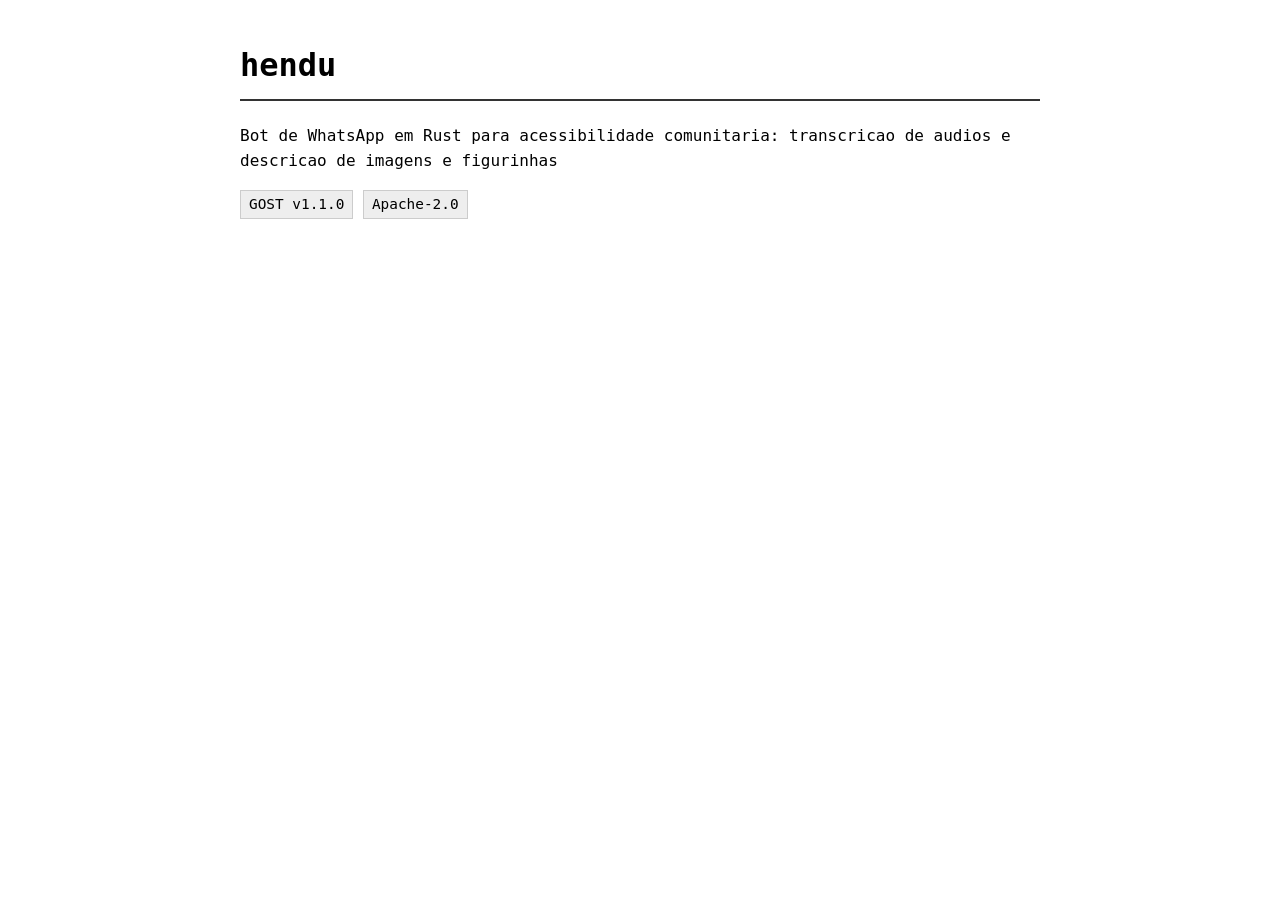
==== site/index.html @ 0e45c220 "feat(setup): scaffolding inicial do repositorio hendu (ref #1)" ====
<!DOCTYPE html>
<html lang="pt-BR">
<head>
<meta charset="UTF-8">
<meta name="viewport" content="width=device-width, initial-scale=1.0">
<title>hendu — Documentação</title>
<style>
body { font-family: monospace, sans-serif; max-width: 800px; margin: 40px auto; padding: 0 20px; line-height: 1.6; }
h1 { border-bottom: 2px solid #333; padding-bottom: 8px; }
.badge { display: inline-block; padding: 2px 8px; background: #eee; border: 1px solid #ccc; font-size: 0.9em; }
</style>
</head>
<body>
<h1>hendu</h1>
<p>Bot de WhatsApp em Rust para acessibilidade comunitaria: transcricao de audios e descricao de imagens e figurinhas</p>
<p><span class="badge">GOST v1.1.0</span> <span class="badge">Apache-2.0</span></p>
</body>
</html>
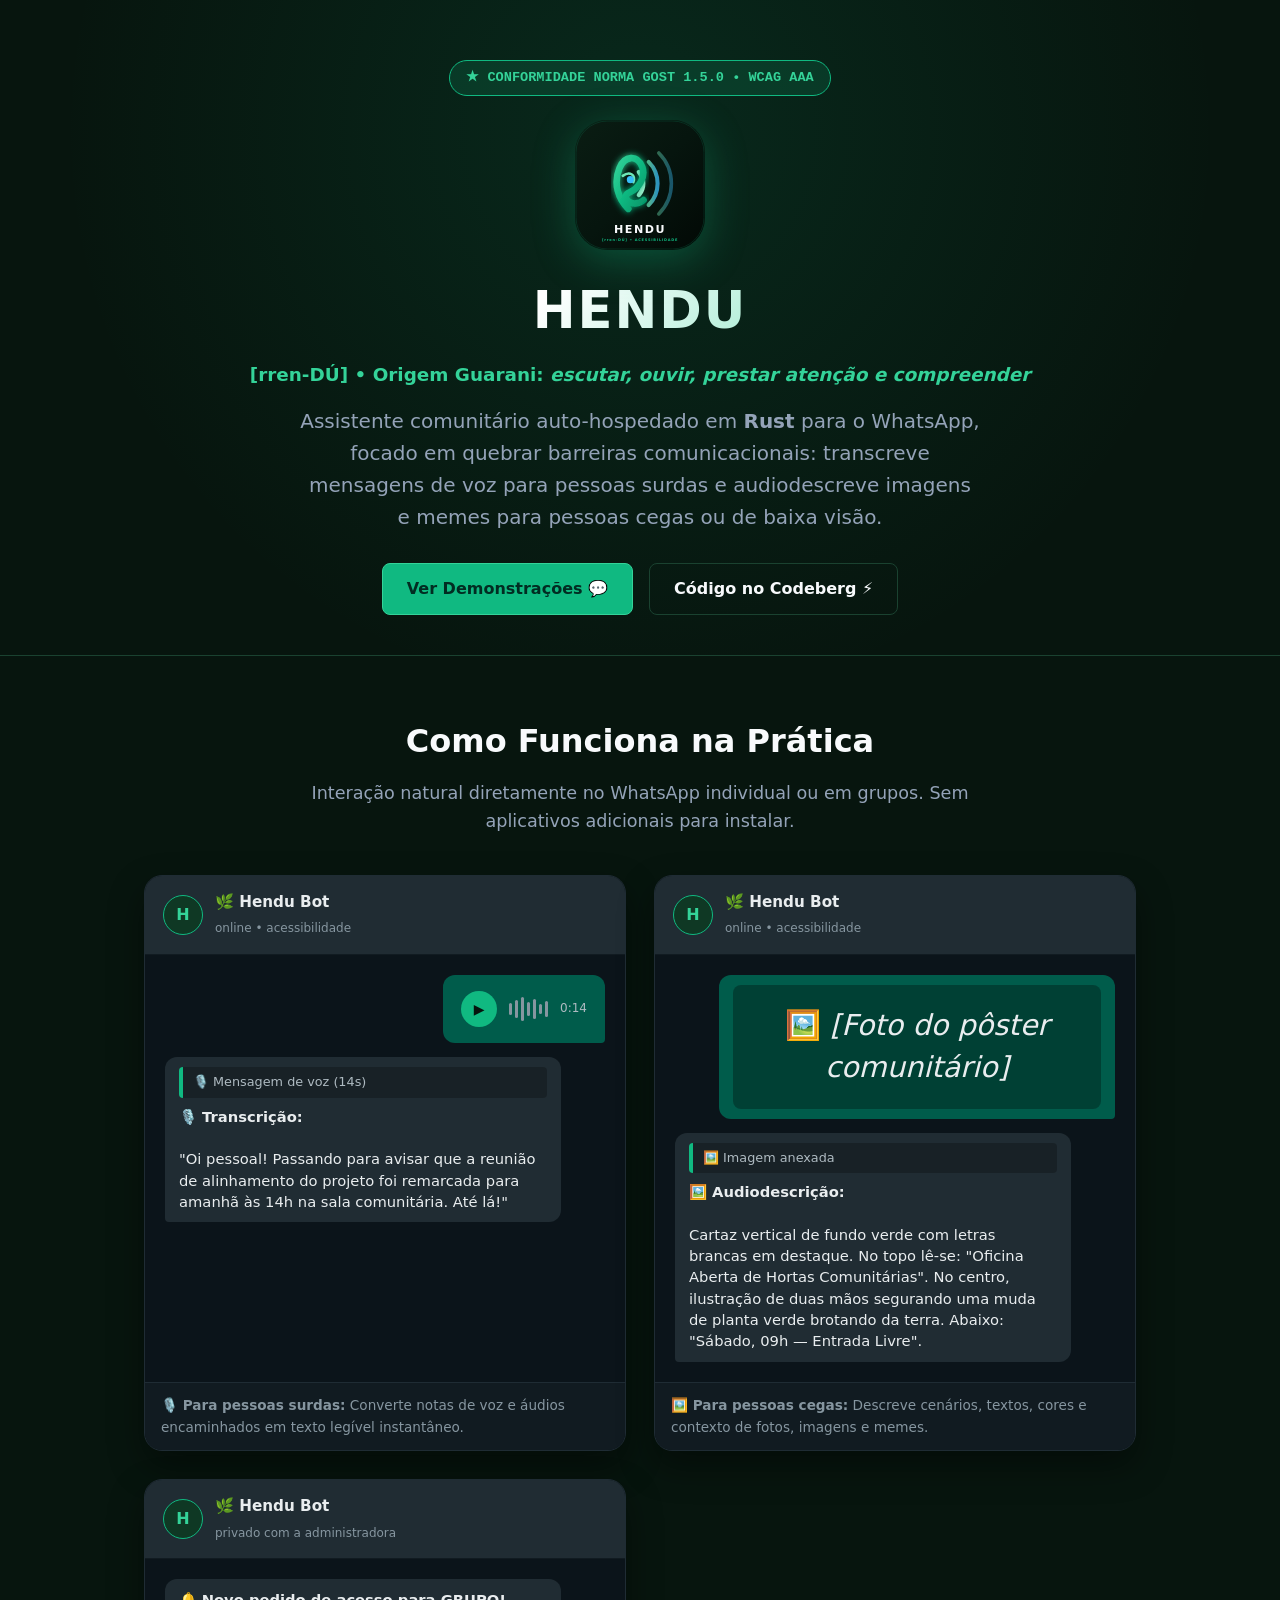
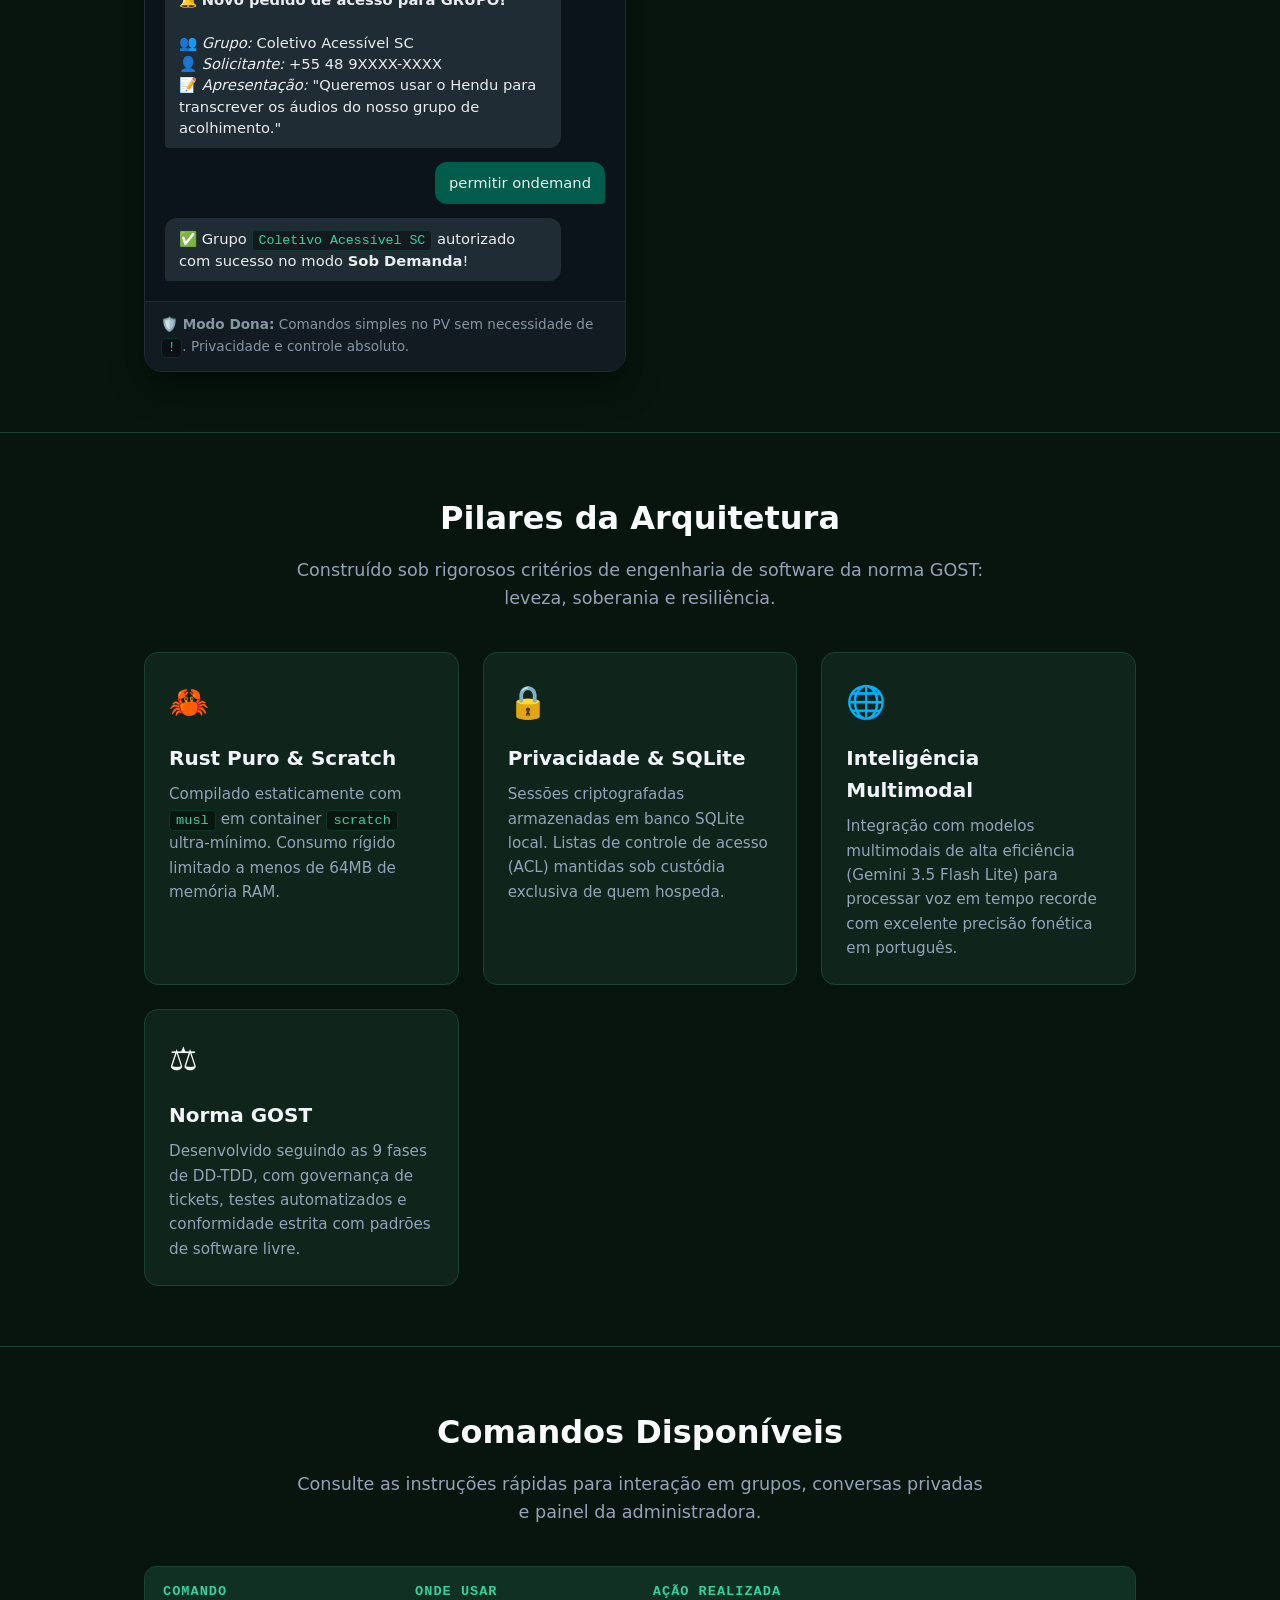
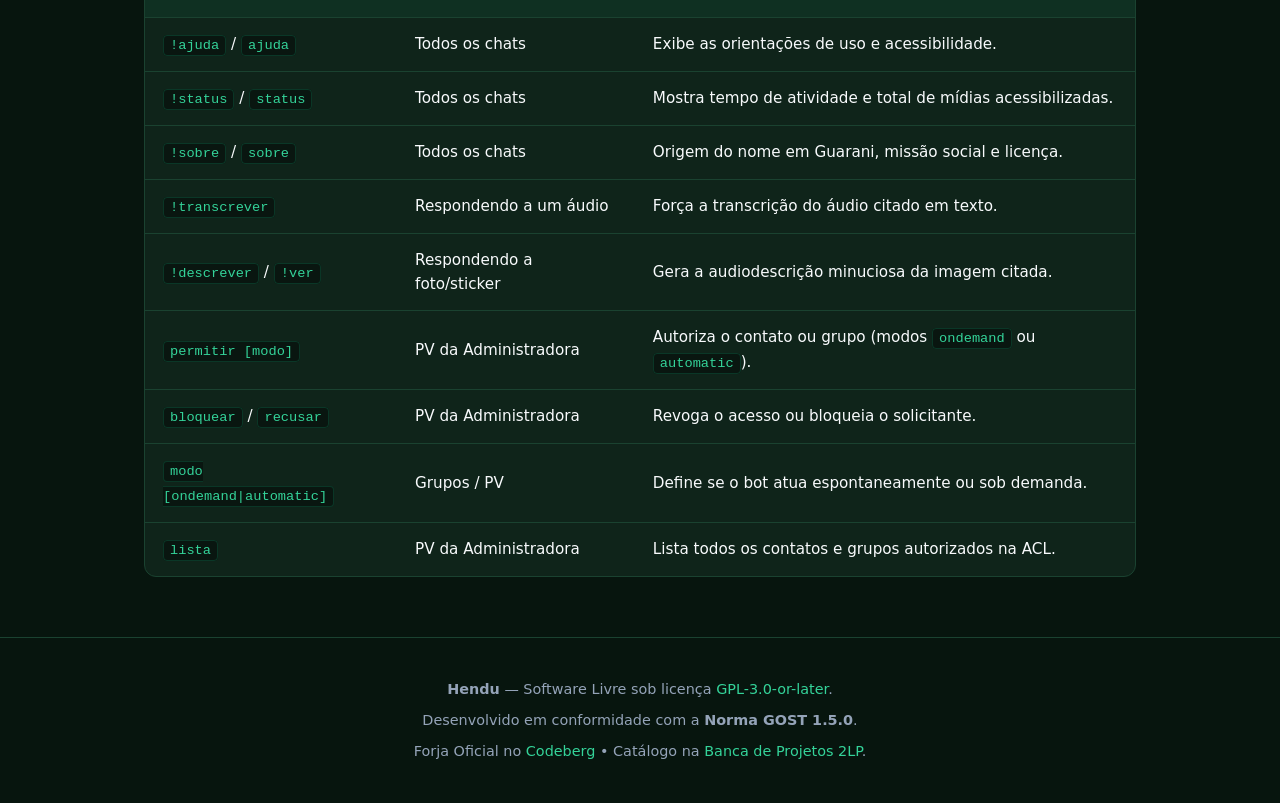
==== commit 3ac4c2d7: "docs(meta): atualizar GOST 1.5.0, site com mockups e ativos de marca" ====
--- a/site/index.html
+++ b/site/index.html
@@ -1,18 +1,288 @@
 <!DOCTYPE html>
 <html lang="pt-BR">
 <head>
-<meta charset="UTF-8">
-<meta name="viewport" content="width=device-width, initial-scale=1.0">
-<title>hendu — Documentação</title>
-<style>
-body { font-family: monospace, sans-serif; max-width: 800px; margin: 40px auto; padding: 0 20px; line-height: 1.6; }
-h1 { border-bottom: 2px solid #333; padding-bottom: 8px; }
-.badge { display: inline-block; padding: 2px 8px; background: #eee; border: 1px solid #ccc; font-size: 0.9em; }
-</style>
+  <meta charset="UTF-8">
+  <meta name="viewport" content="width=device-width, initial-scale=1.0">
+  <title>Hendu — Bot de WhatsApp para Acessibilidade Comunitária</title>
+  
+  <!-- Metatags e Open Graph de Alta Fidelidade (GOST) -->
+  <meta name="description" content="Hendu [rren-DÚ]: Bot de WhatsApp em Rust auto-hospedado para acessibilidade comunitária. Transcrição de áudios e audiodescrição de fotos e figurinhas.">
+  <meta property="og:title" content="Hendu — Acessibilidade Comunitária no WhatsApp">
+  <meta property="og:description" content="Transcrição de áudio para pessoas surdas e audiodescrição de imagens/figurinhas para leitores de tela. Desenvolvido em conformidade com a norma GOST.">
+  <meta property="og:image" content="assets/hendu-banner.png">
+  <meta property="og:type" content="website">
+  <meta name="theme-color" content="#07150e">
+
+  <link rel="icon" type="image/svg+xml" href="assets/logo.svg">
+  <link rel="stylesheet" href="style.css">
 </head>
 <body>
-<h1>hendu</h1>
-<p>Bot de WhatsApp em Rust para acessibilidade comunitaria: transcricao de audios e descricao de imagens e figurinhas</p>
-<p><span class="badge">GOST v1.1.0</span> <span class="badge">Apache-2.0</span></p>
+
+  <!-- Hero Section -->
+  <header class="hero">
+    <div class="container">
+      <div class="hero-badge" aria-label="Norma e Conformidade">
+        ★ CONFORMIDADE NORMA GOST 1.5.0 • WCAG AAA
+      </div>
+      <img src="assets/logo.svg" alt="Logotipo do Hendu: ondas de som e folha Guarani" class="hero-logo-img">
+      <h1 class="hero-title">HENDU</h1>
+      <div class="hero-pronunciation">
+        [rren-DÚ] • Origem Guarani: <em>escutar, ouvir, prestar atenção e compreender</em>
+      </div>
+      <p class="hero-tagline">
+        Assistente comunitário auto-hospedado em <strong>Rust</strong> para o WhatsApp, focado em quebrar barreiras comunicacionais: transcreve mensagens de voz para pessoas surdas e audiodescreve imagens e memes para pessoas cegas ou de baixa visão.
+      </p>
+      <div class="hero-actions">
+        <a href="#como-funciona" class="btn btn-primary">Ver Demonstrações 💬</a>
+        <a href="https://codeberg.org/lumenpink/hendu" class="btn btn-outline" target="_blank" rel="noopener">Código no Codeberg ⚡</a>
+      </div>
+    </div>
+  </header>
+
+  <main>
+    <!-- Demonstrações Práticas / Mockups de Chat -->
+    <section id="como-funciona">
+      <div class="container">
+        <h2 class="section-title">Como Funciona na Prática</h2>
+        <p class="section-subtitle">
+          Interação natural diretamente no WhatsApp individual ou em grupos. Sem aplicativos adicionais para instalar.
+        </p>
+
+        <div class="mockup-grid">
+
+          <!-- Mockup 1: Transcrição de Áudio -->
+          <article class="mockup-card" aria-label="Exemplo de transcrição de áudio">
+            <div class="mockup-header">
+              <div class="mockup-avatar">H</div>
+              <div class="mockup-header-info">
+                <h3>🌿 Hendu Bot</h3>
+                <span>online • acessibilidade</span>
+              </div>
+            </div>
+            <div class="mockup-body">
+              <!-- Mensagem de Áudio enviada pelo usuário -->
+              <div class="chat-bubble out">
+                <div class="audio-bubble">
+                  <div class="play-btn" aria-hidden="true">▶</div>
+                  <div class="audio-waves" aria-hidden="true">
+                    <span class="audio-bar" style="height: 12px;"></span>
+                    <span class="audio-bar" style="height: 18px;"></span>
+                    <span class="audio-bar" style="height: 24px;"></span>
+                    <span class="audio-bar" style="height: 14px;"></span>
+                    <span class="audio-bar" style="height: 20px;"></span>
+                    <span class="audio-bar" style="height: 10px;"></span>
+                    <span class="audio-bar" style="height: 16px;"></span>
+                  </div>
+                  <span style="font-size: 0.75rem; color: #aebac1;">0:14</span>
+                </div>
+              </div>
+
+              <!-- Resposta Transcrita do Hendu -->
+              <div class="chat-bubble in">
+                <div class="quoted-block">🎙️ Mensagem de voz (14s)</div>
+                <strong>🎙️ Transcrição:</strong><br><br>
+                "Oi pessoal! Passando para avisar que a reunião de alinhamento do projeto foi remarcada para amanhã às 14h na sala comunitária. Até lá!"
+              </div>
+            </div>
+            <div class="mockup-footer-desc">
+              <strong>🎙️ Para pessoas surdas:</strong> Converte notas de voz e áudios encaminhados em texto legível instantâneo.
+            </div>
+          </article>
+
+          <!-- Mockup 2: Audiodescrição de Imagem & Figurinha -->
+          <article class="mockup-card" aria-label="Exemplo de audiodescrição de foto">
+            <div class="mockup-header">
+              <div class="mockup-avatar">H</div>
+              <div class="mockup-header-info">
+                <h3>🌿 Hendu Bot</h3>
+                <span>online • acessibilidade</span>
+              </div>
+            </div>
+            <div class="mockup-body">
+              <!-- Usuário envia foto ou figurinha -->
+              <div class="chat-bubble out">
+                <div style="background: rgba(0,0,0,0.3); padding: 20px; border-radius: 8px; text-align: center; font-size: 1.8rem;">
+                  🖼️ <em>[Foto do pôster comunitário]</em>
+                </div>
+              </div>
+
+              <!-- Resposta do Hendu -->
+              <div class="chat-bubble in">
+                <div class="quoted-block">🖼️ Imagem anexada</div>
+                <strong>🖼️ Audiodescrição:</strong><br><br>
+                Cartaz vertical de fundo verde com letras brancas em destaque. No topo lê-se: "Oficina Aberta de Hortas Comunitárias". No centro, ilustração de duas mãos segurando uma muda de planta verde brotando da terra. Abaixo: "Sábado, 09h — Entrada Livre".
+              </div>
+            </div>
+            <div class="mockup-footer-desc">
+              <strong>🖼️ Para pessoas cegas:</strong> Descreve cenários, textos, cores e contexto de fotos, imagens e memes.
+            </div>
+          </article>
+
+          <!-- Mockup 3: Modo Dona & Controle Soberano -->
+          <article class="mockup-card" aria-label="Exemplo do modo dona e autorização">
+            <div class="mockup-header">
+              <div class="mockup-avatar">H</div>
+              <div class="mockup-header-info">
+                <h3>🌿 Hendu Bot</h3>
+                <span>privado com a administradora</span>
+              </div>
+            </div>
+            <div class="mockup-body">
+              <!-- Notificação recebida pela Dona -->
+              <div class="chat-bubble in">
+                🔔 <strong>Novo pedido de acesso para GRUPO!</strong><br><br>
+                👥 <em>Grupo:</em> Coletivo Acessível SC<br>
+                👤 <em>Solicitante:</em> +55 48 9XXXX-XXXX<br>
+                📝 <em>Apresentação:</em> "Queremos usar o Hendu para transcrever os áudios do nosso grupo de acolhimento."
+              </div>
+
+              <!-- Dona responde com um comando simples sem prefixo ! -->
+              <div class="chat-bubble out">
+                permitir ondemand
+              </div>
+
+              <!-- Confirmação do Hendu -->
+              <div class="chat-bubble in">
+                ✅ Grupo <code>Coletivo Acessível SC</code> autorizado com sucesso no modo <strong>Sob Demanda</strong>!
+              </div>
+            </div>
+            <div class="mockup-footer-desc">
+              <strong>🛡️ Modo Dona:</strong> Comandos simples no PV sem necessidade de <code>!</code>. Privacidade e controle absoluto.
+            </div>
+          </article>
+
+        </div>
+      </div>
+    </section>
+
+    <!-- Pilares Técnicos e Princípios -->
+    <section>
+      <div class="container">
+        <h2 class="section-title">Pilares da Arquitetura</h2>
+        <p class="section-subtitle">
+          Construído sob rigorosos critérios de engenharia de software da norma GOST: leveza, soberania e resiliência.
+        </p>
+
+        <div class="cards-grid">
+          <div class="feature-card">
+            <span class="feature-icon" aria-hidden="true">🦀</span>
+            <h3 class="feature-title">Rust Puro & Scratch</h3>
+            <p class="feature-desc">
+              Compilado estaticamente com <code>musl</code> em container <code>scratch</code> ultra-mínimo. Consumo rígido limitado a menos de 64MB de memória RAM.
+            </p>
+          </div>
+
+          <div class="feature-card">
+            <span class="feature-icon" aria-hidden="true">🔒</span>
+            <h3 class="feature-title">Privacidade & SQLite</h3>
+            <p class="feature-desc">
+              Sessões criptografadas armazenadas em banco SQLite local. Listas de controle de acesso (ACL) mantidas sob custódia exclusiva de quem hospeda.
+            </p>
+          </div>
+
+          <div class="feature-card">
+            <span class="feature-icon" aria-hidden="true">🌐</span>
+            <h3 class="feature-title">Inteligência Multimodal</h3>
+            <p class="feature-desc">
+              Integração com modelos multimodais de alta eficiência (Gemini 3.5 Flash Lite) para processar voz em tempo recorde com excelente precisão fonética em português.
+            </p>
+          </div>
+
+          <div class="feature-card">
+            <span class="feature-icon" aria-hidden="true">⚖️</span>
+            <h3 class="feature-title">Norma GOST</h3>
+            <p class="feature-desc">
+              Desenvolvido seguindo as 9 fases de DD-TDD, com governança de tickets, testes automatizados e conformidade estrita com padrões de software livre.
+            </p>
+          </div>
+        </div>
+      </div>
+    </section>
+
+    <!-- Catálogo de Comandos -->
+    <section id="comandos">
+      <div class="container">
+        <h2 class="section-title">Comandos Disponíveis</h2>
+        <p class="section-subtitle">
+          Consulte as instruções rápidas para interação em grupos, conversas privadas e painel da administradora.
+        </p>
+
+        <div class="table-wrapper">
+          <table class="cmd-table">
+            <thead>
+              <tr>
+                <th scope="col">Comando</th>
+                <th scope="col">Onde Usar</th>
+                <th scope="col">Ação Realizada</th>
+              </tr>
+            </thead>
+            <tbody>
+              <tr>
+                <td><code>!ajuda</code> / <code>ajuda</code></td>
+                <td>Todos os chats</td>
+                <td>Exibe as orientações de uso e acessibilidade.</td>
+              </tr>
+              <tr>
+                <td><code>!status</code> / <code>status</code></td>
+                <td>Todos os chats</td>
+                <td>Mostra tempo de atividade e total de mídias acessibilizadas.</td>
+              </tr>
+              <tr>
+                <td><code>!sobre</code> / <code>sobre</code></td>
+                <td>Todos os chats</td>
+                <td>Origem do nome em Guarani, missão social e licença.</td>
+              </tr>
+              <tr>
+                <td><code>!transcrever</code></td>
+                <td>Respondendo a um áudio</td>
+                <td>Força a transcrição do áudio citado em texto.</td>
+              </tr>
+              <tr>
+                <td><code>!descrever</code> / <code>!ver</code></td>
+                <td>Respondendo a foto/sticker</td>
+                <td>Gera a audiodescrição minuciosa da imagem citada.</td>
+              </tr>
+              <tr>
+                <td><code>permitir [modo]</code></td>
+                <td>PV da Administradora</td>
+                <td>Autoriza o contato ou grupo (modos <code>ondemand</code> ou <code>automatic</code>).</td>
+              </tr>
+              <tr>
+                <td><code>bloquear</code> / <code>recusar</code></td>
+                <td>PV da Administradora</td>
+                <td>Revoga o acesso ou bloqueia o solicitante.</td>
+              </tr>
+              <tr>
+                <td><code>modo [ondemand|automatic]</code></td>
+                <td>Grupos / PV</td>
+                <td>Define se o bot atua espontaneamente ou sob demanda.</td>
+              </tr>
+              <tr>
+                <td><code>lista</code></td>
+                <td>PV da Administradora</td>
+                <td>Lista todos os contatos e grupos autorizados na ACL.</td>
+              </tr>
+            </tbody>
+          </table>
+        </div>
+      </div>
+    </section>
+  </main>
+
+  <!-- Rodapé -->
+  <footer>
+    <div class="container">
+      <p>
+        <strong>Hendu</strong> — Software Livre sob licença <a href="https://www.gnu.org/licenses/gpl-3.0.html" target="_blank" rel="noopener">GPL-3.0-or-later</a>.
+      </p>
+      <p>
+        Desenvolvido em conformidade com a <strong>Norma GOST 1.5.0</strong>.
+      </p>
+      <p>
+        Forja Oficial no <a href="https://codeberg.org/lumenpink/hendu" target="_blank" rel="noopener">Codeberg</a> • Catálogo na <a href="https://banca.2lp.in" target="_blank" rel="noopener">Banca de Projetos 2LP</a>.
+      </p>
+    </div>
+  </footer>
+
 </body>
-</html>
+</html>
--- a/site/style.css
+++ b/site/style.css
@@ -0,0 +1,402 @@
+:root {
+  --bg-dark: #07150e;
+  --bg-card: #0f241a;
+  --bg-card-alt: #143224;
+  --border: #1a4230;
+  --primary: #10b981;
+  --primary-light: #34d399;
+  --accent: #38bdf8;
+  --text-main: #f8fafc;
+  --text-muted: #94a3b8;
+  --wa-bg: #0b141a;
+  --wa-in: #202c33;
+  --wa-out: #005c4b;
+  --wa-accent: #25d366;
+  --font-sans: system-ui, -apple-system, BlinkMacSystemFont, 'Segoe UI', Roboto, sans-serif;
+  --font-mono: ui-monospace, 'Cascadia Code', 'Source Code Pro', Menlo, Consolas, monospace;
+}
+
+* {
+  box-sizing: border-box;
+  margin: 0;
+  padding: 0;
+}
+
+body {
+  background-color: var(--bg-dark);
+  color: var(--text-main);
+  font-family: var(--font-sans);
+  line-height: 1.6;
+  padding: 0;
+  overflow-x: hidden;
+}
+
+a {
+  color: var(--primary-light);
+  text-decoration: none;
+  transition: color 0.2s;
+}
+
+a:hover, a:focus {
+  color: var(--accent);
+  text-decoration: underline;
+}
+
+.container {
+  max-width: 1040px;
+  margin: 0 auto;
+  padding: 0 24px;
+}
+
+/* Header & Hero */
+header.hero {
+  padding: 60px 0 40px;
+  border-bottom: 1px solid var(--border);
+  background: radial-gradient(circle at 50% 20%, rgba(16, 185, 129, 0.12) 0%, transparent 70%);
+  text-align: center;
+}
+
+.hero-badge {
+  display: inline-flex;
+  align-items: center;
+  gap: 8px;
+  padding: 6px 16px;
+  background: rgba(16, 185, 129, 0.15);
+  border: 1px solid var(--primary);
+  border-radius: 999px;
+  font-family: var(--font-mono);
+  font-size: 0.85rem;
+  color: var(--primary-light);
+  font-weight: 700;
+  margin-bottom: 24px;
+}
+
+.hero-logo-img {
+  width: 130px;
+  height: 130px;
+  display: block;
+  margin: 0 auto 20px;
+  filter: drop-shadow(0 10px 20px rgba(16, 185, 129, 0.3));
+}
+
+h1.hero-title {
+  font-size: 3.2rem;
+  font-weight: 900;
+  letter-spacing: 2px;
+  margin-bottom: 8px;
+  background: linear-gradient(135deg, #ffffff 40%, var(--primary-light) 100%);
+  -webkit-background-clip: text;
+  -webkit-text-fill-color: transparent;
+}
+
+.hero-pronunciation {
+  font-size: 1.15rem;
+  color: var(--primary-light);
+  font-weight: 700;
+  margin-bottom: 16px;
+}
+
+.hero-tagline {
+  font-size: 1.25rem;
+  color: var(--text-muted);
+  max-width: 680px;
+  margin: 0 auto 30px;
+}
+
+.hero-actions {
+  display: flex;
+  justify-content: center;
+  gap: 16px;
+  flex-wrap: wrap;
+}
+
+.btn {
+  display: inline-flex;
+  align-items: center;
+  gap: 8px;
+  padding: 12px 24px;
+  border-radius: 8px;
+  font-weight: 700;
+  font-size: 1rem;
+  cursor: pointer;
+  transition: all 0.2s;
+}
+
+.btn-primary {
+  background: var(--primary);
+  color: #022c22;
+  border: 1px solid var(--primary-light);
+}
+
+.btn-primary:hover {
+  background: var(--primary-light);
+  color: #022c22;
+  text-decoration: none;
+  transform: translateY(-2px);
+}
+
+.btn-outline {
+  background: transparent;
+  color: var(--text-main);
+  border: 1px solid var(--border);
+}
+
+.btn-outline:hover {
+  border-color: var(--primary);
+  color: var(--primary-light);
+  text-decoration: none;
+}
+
+/* Sections */
+section {
+  padding: 60px 0;
+  border-bottom: 1px solid var(--border);
+}
+
+h2.section-title {
+  font-size: 2rem;
+  font-weight: 800;
+  margin-bottom: 12px;
+  text-align: center;
+}
+
+p.section-subtitle {
+  text-align: center;
+  color: var(--text-muted);
+  font-size: 1.1rem;
+  max-width: 700px;
+  margin: 0 auto 40px;
+}
+
+/* Mockups de Chat WhatsApp */
+.mockup-grid {
+  display: grid;
+  grid-template-columns: repeat(auto-fit, minmax(320px, 1fr));
+  gap: 28px;
+  margin-top: 30px;
+}
+
+.mockup-card {
+  background: var(--wa-bg);
+  border: 1px solid #1f2c34;
+  border-radius: 18px;
+  overflow: hidden;
+  box-shadow: 0 15px 35px rgba(0,0,0,0.4);
+  display: flex;
+  flex-direction: column;
+}
+
+.mockup-header {
+  background: #202c33;
+  padding: 14px 18px;
+  display: flex;
+  align-items: center;
+  gap: 12px;
+  border-bottom: 1px solid #111b21;
+}
+
+.mockup-avatar {
+  width: 40px;
+  height: 40px;
+  border-radius: 50%;
+  background: #0f3824;
+  border: 1px solid var(--primary);
+  display: flex;
+  align-items: center;
+  justify-content: center;
+  font-weight: bold;
+  color: var(--primary-light);
+}
+
+.mockup-header-info h3 {
+  font-size: 0.95rem;
+  font-weight: 700;
+  color: #e9edef;
+}
+
+.mockup-header-info span {
+  font-size: 0.75rem;
+  color: #8696a0;
+}
+
+.mockup-body {
+  padding: 20px;
+  display: flex;
+  flex-direction: column;
+  gap: 14px;
+  flex-grow: 1;
+}
+
+.chat-bubble {
+  padding: 10px 14px;
+  border-radius: 12px;
+  font-size: 0.92rem;
+  max-width: 90%;
+  line-height: 1.45;
+  position: relative;
+}
+
+.chat-bubble.out {
+  background: var(--wa-out);
+  color: #e9edef;
+  align-self: flex-end;
+  border-bottom-right-radius: 4px;
+}
+
+.chat-bubble.in {
+  background: var(--wa-in);
+  color: #e9edef;
+  align-self: flex-start;
+  border-bottom-left-radius: 4px;
+}
+
+.audio-bubble {
+  display: flex;
+  align-items: center;
+  gap: 12px;
+  padding: 6px 4px;
+}
+
+.play-btn {
+  width: 36px;
+  height: 36px;
+  background: #10b981;
+  border-radius: 50%;
+  display: flex;
+  align-items: center;
+  justify-content: center;
+  color: #06150e;
+  font-size: 14px;
+  flex-shrink: 0;
+}
+
+.audio-waves {
+  display: flex;
+  align-items: center;
+  gap: 3px;
+  height: 24px;
+  flex-grow: 1;
+}
+
+.audio-bar {
+  width: 3px;
+  background: #8696a0;
+  border-radius: 2px;
+}
+
+.quoted-block {
+  background: rgba(0,0,0,0.25);
+  border-left: 4px solid var(--primary);
+  padding: 6px 10px;
+  border-radius: 4px;
+  margin-bottom: 8px;
+  font-size: 0.8rem;
+  color: #aebac1;
+}
+
+.mockup-footer-desc {
+  background: #111b21;
+  padding: 12px 16px;
+  font-size: 0.85rem;
+  color: #8696a0;
+  border-top: 1px solid #1f2c34;
+}
+
+/* Cards de Pilares & Comandos */
+.cards-grid {
+  display: grid;
+  grid-template-columns: repeat(auto-fit, minmax(280px, 1fr));
+  gap: 24px;
+}
+
+.feature-card {
+  background: var(--bg-card);
+  border: 1px solid var(--border);
+  border-radius: 14px;
+  padding: 24px;
+  transition: transform 0.2s, border-color 0.2s;
+}
+
+.feature-card:hover {
+  transform: translateY(-4px);
+  border-color: var(--primary);
+}
+
+.feature-icon {
+  font-size: 2rem;
+  margin-bottom: 14px;
+  display: inline-block;
+}
+
+.feature-title {
+  font-size: 1.25rem;
+  font-weight: 700;
+  margin-bottom: 8px;
+  color: #f1f5f9;
+}
+
+.feature-desc {
+  color: var(--text-muted);
+  font-size: 0.95rem;
+}
+
+/* Tabela de Comandos */
+.table-wrapper {
+  overflow-x: auto;
+  margin-top: 20px;
+  background: var(--bg-card);
+  border: 1px solid var(--border);
+  border-radius: 12px;
+}
+
+table.cmd-table {
+  width: 100%;
+  border-collapse: collapse;
+  text-align: left;
+  font-size: 0.95rem;
+}
+
+table.cmd-table th, table.cmd-table td {
+  padding: 14px 18px;
+  border-bottom: 1px solid var(--border);
+}
+
+table.cmd-table th {
+  background: rgba(16, 185, 129, 0.08);
+  font-family: var(--font-mono);
+  font-size: 0.85rem;
+  color: var(--primary-light);
+  text-transform: uppercase;
+  letter-spacing: 1px;
+}
+
+table.cmd-table tr:last-child td {
+  border-bottom: none;
+}
+
+code {
+  font-family: var(--font-mono);
+  background: rgba(0, 0, 0, 0.4);
+  color: var(--primary-light);
+  padding: 2px 6px;
+  border-radius: 4px;
+  font-size: 0.9em;
+  border: 1px solid rgba(16, 185, 129, 0.2);
+}
+
+/* Footer */
+footer {
+  padding: 40px 0;
+  text-align: center;
+  color: var(--text-muted);
+  font-size: 0.9rem;
+}
+
+footer p {
+  margin-bottom: 8px;
+}
+
+@media (max-width: 640px) {
+  h1.hero-title { font-size: 2.3rem; }
+  .mockup-grid { grid-template-columns: 1fr; }
+}
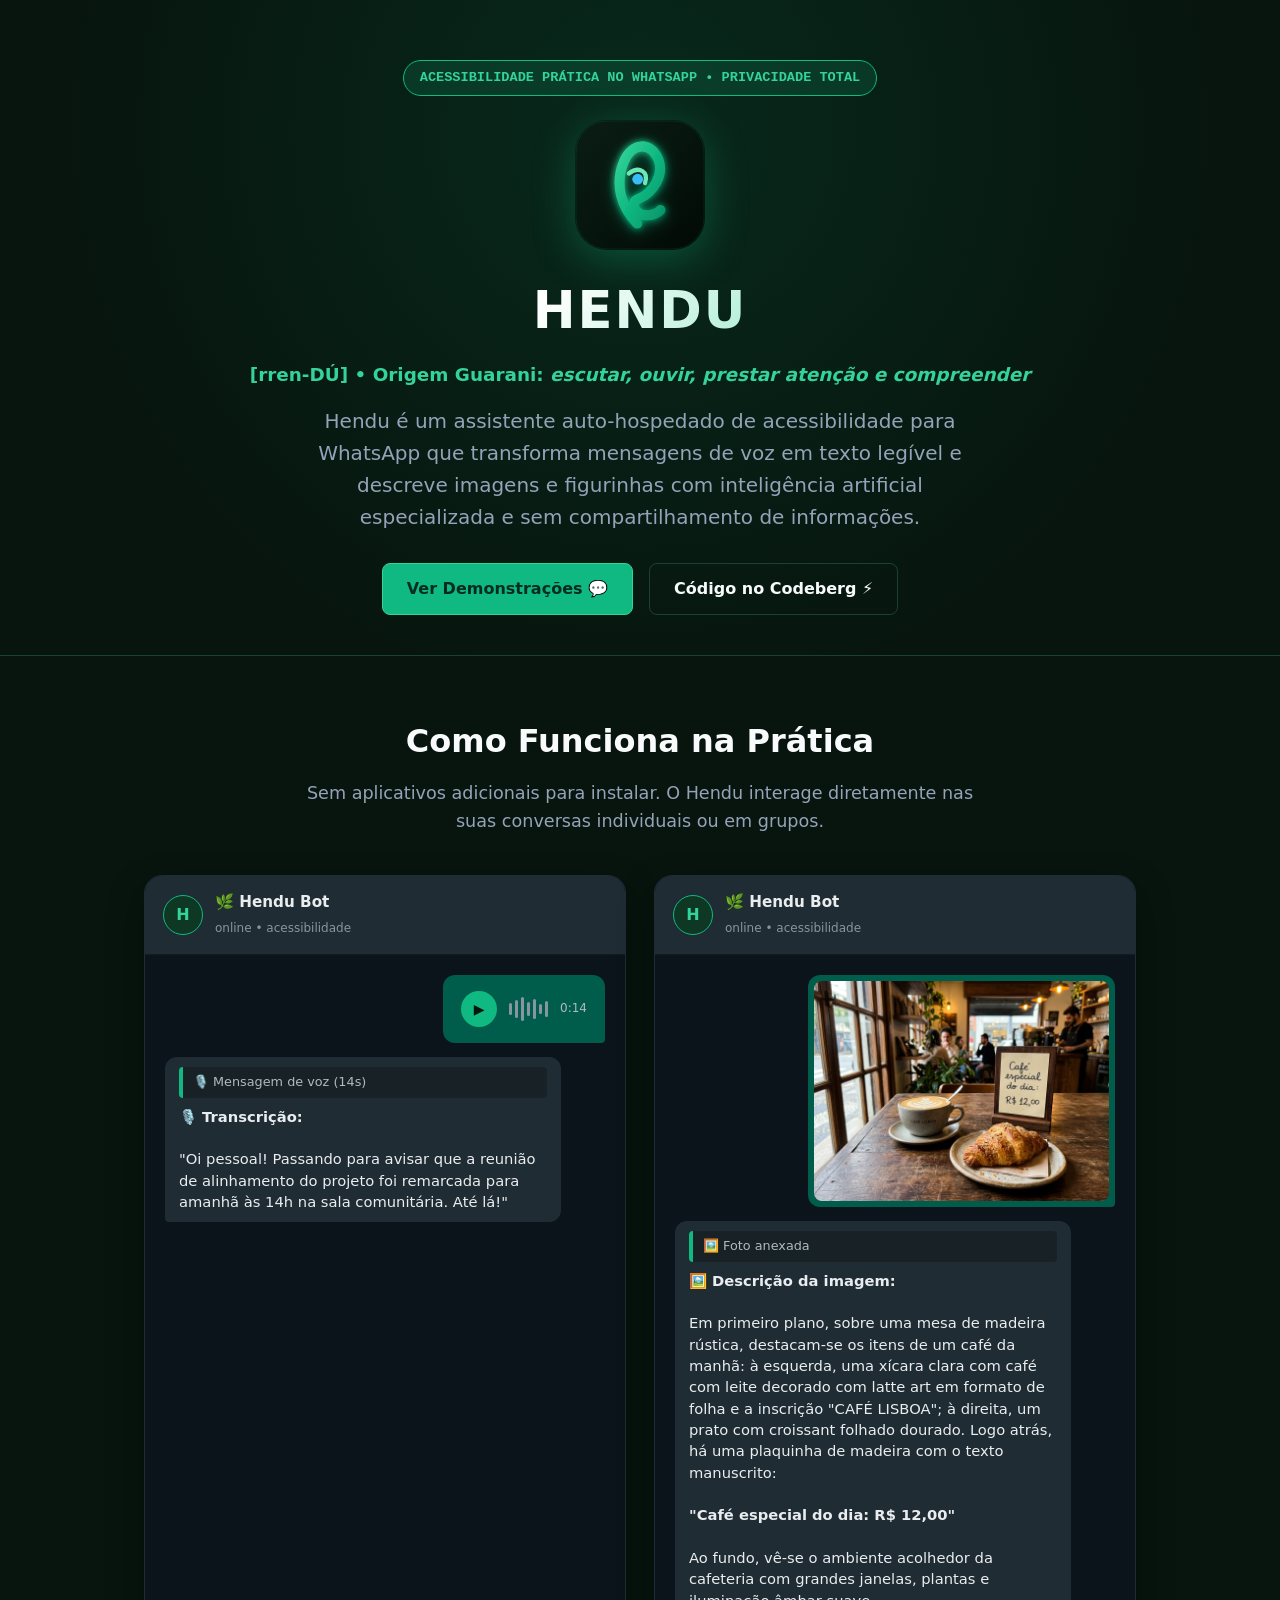
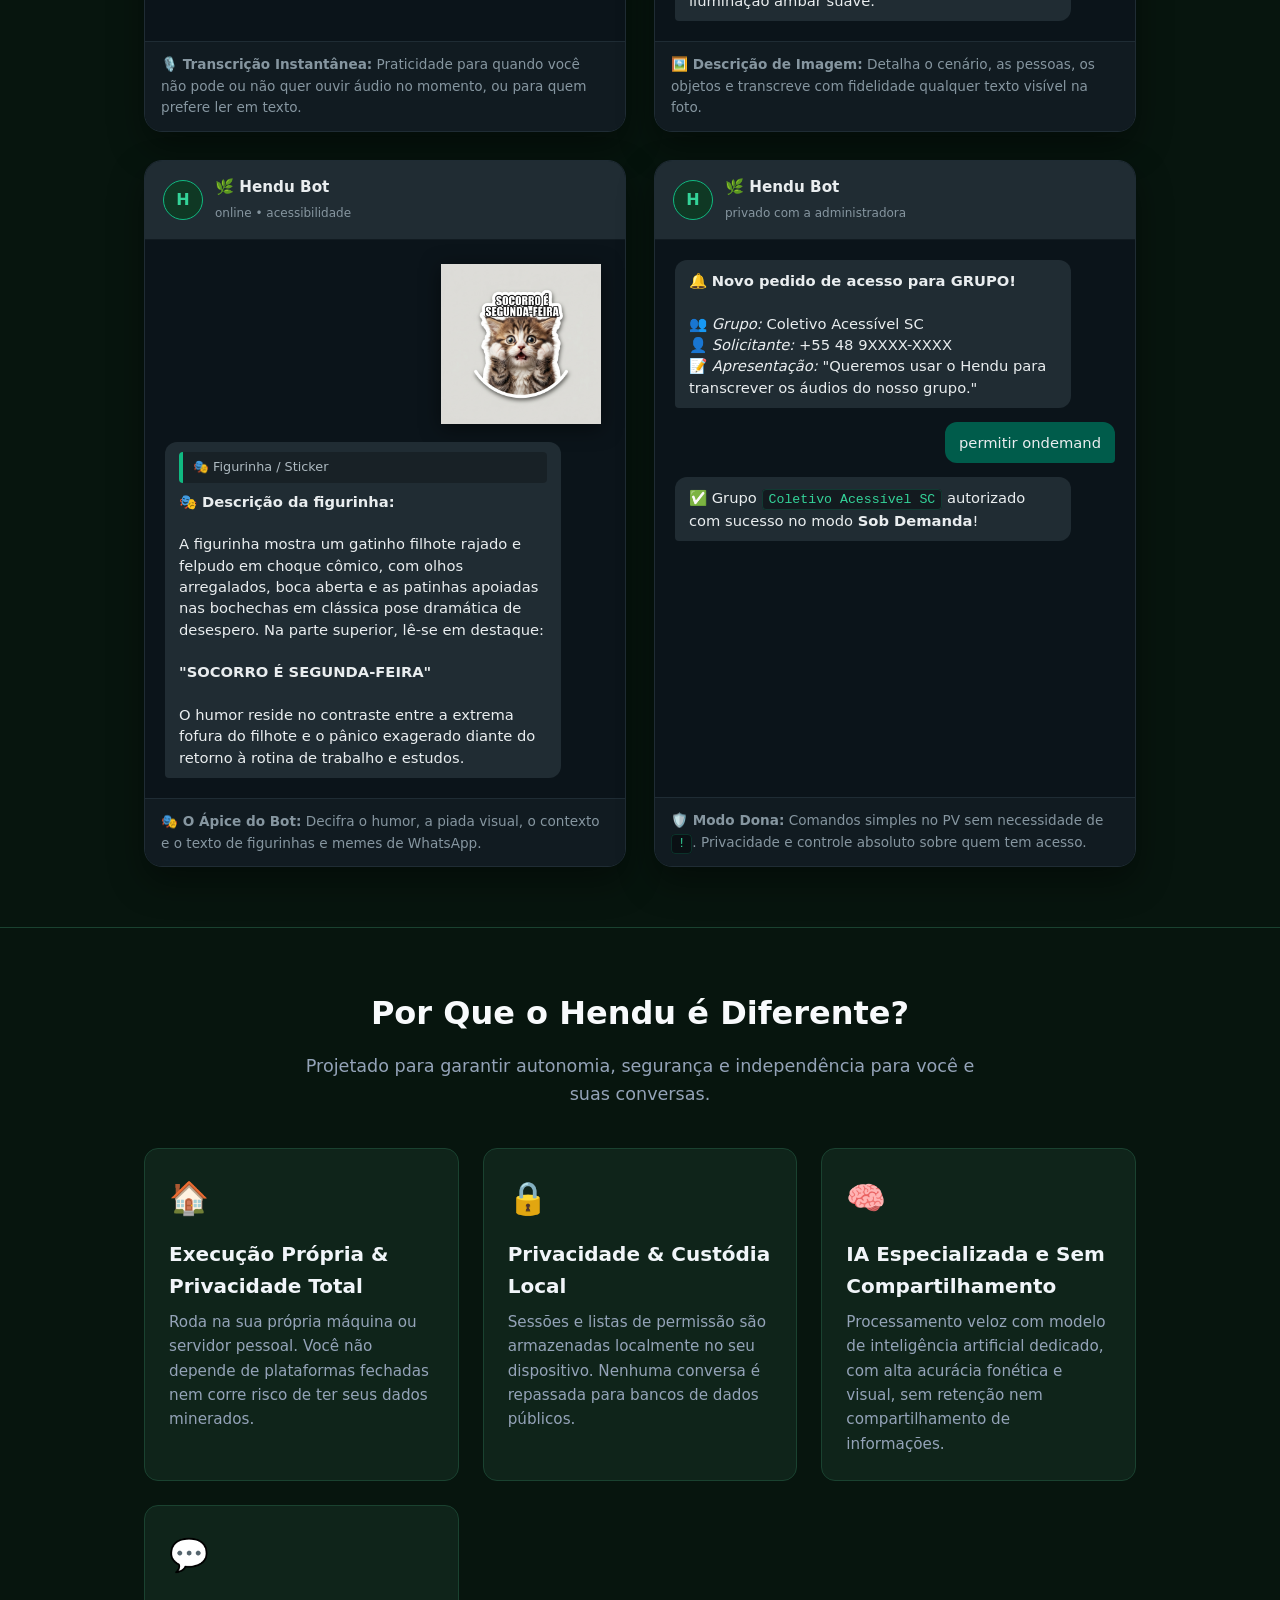
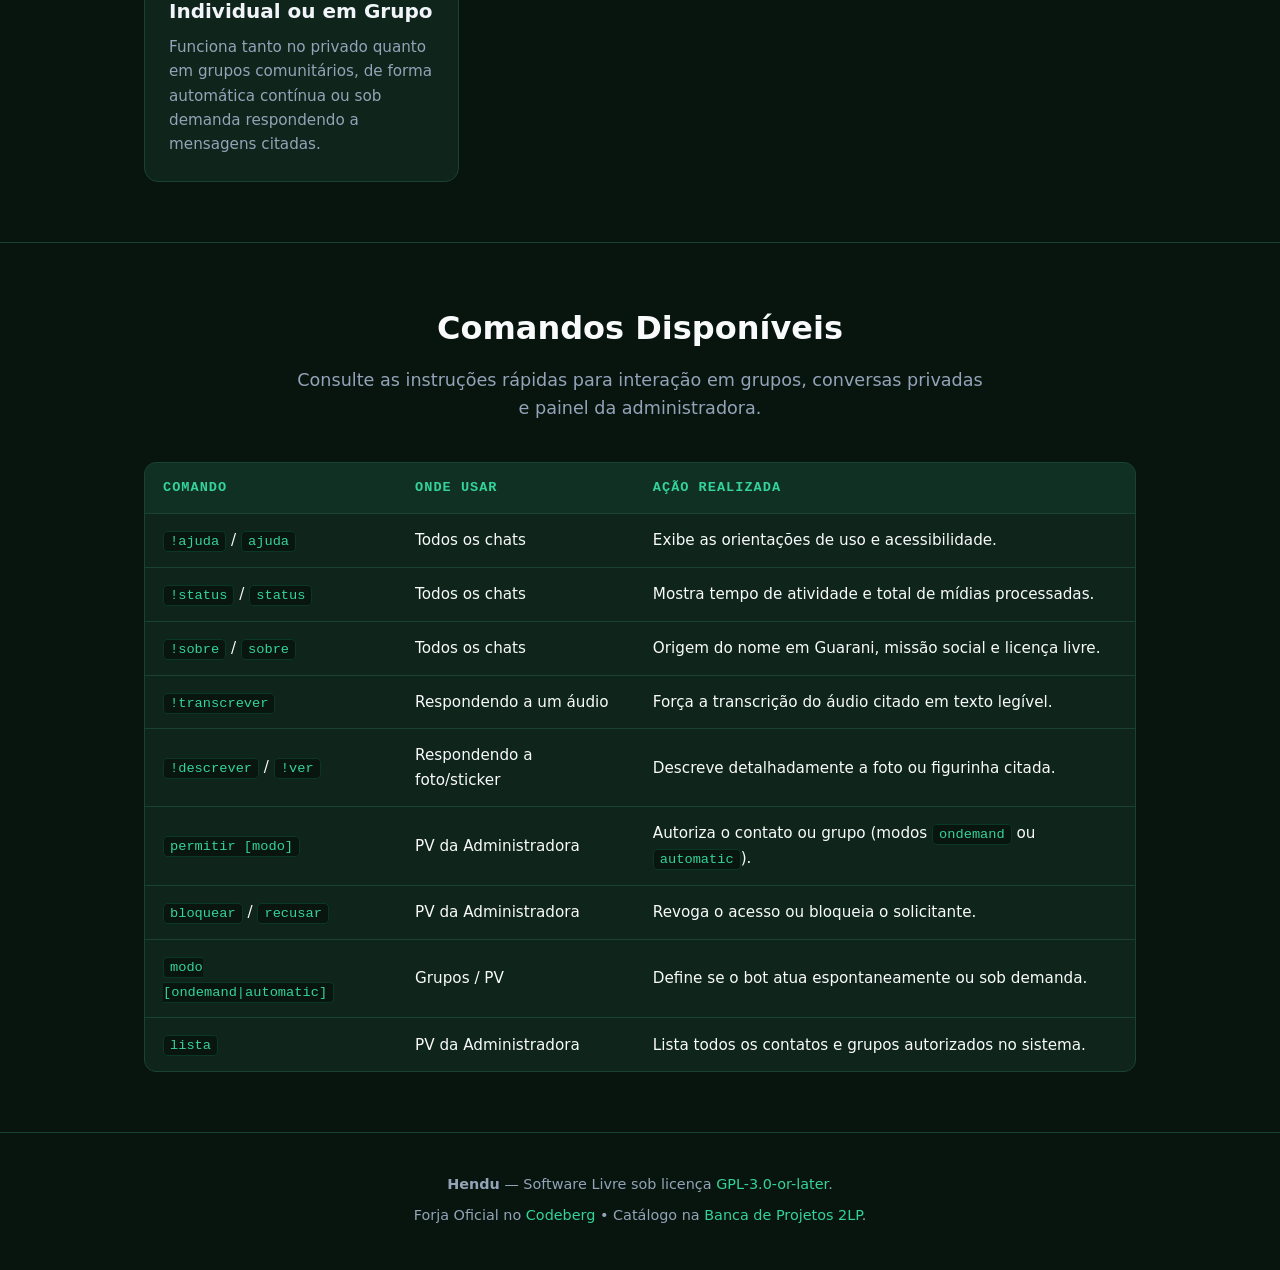
==== commit dfbf9bef: "docs(copy): humanizar comunicacao do hendu com tom agenero (closes #11)" ====
--- a/site/index.html
+++ b/site/index.html
@@ -3,12 +3,12 @@
 <head>
   <meta charset="UTF-8">
   <meta name="viewport" content="width=device-width, initial-scale=1.0">
-  <title>Hendu — Bot de WhatsApp para Acessibilidade Comunitária</title>
+  <title>Hendu — Assistente de Acessibilidade para WhatsApp</title>
   
-  <!-- Metatags e Open Graph de Alta Fidelidade (GOST) -->
-  <meta name="description" content="Hendu [rren-DÚ]: Bot de WhatsApp em Rust auto-hospedado para acessibilidade comunitária. Transcrição de áudios e audiodescrição de fotos e figurinhas.">
-  <meta property="og:title" content="Hendu — Acessibilidade Comunitária no WhatsApp">
-  <meta property="og:description" content="Transcrição de áudio para pessoas surdas e audiodescrição de imagens/figurinhas para leitores de tela. Desenvolvido em conformidade com a norma GOST.">
+  <!-- Metatags e Open Graph -->
+  <meta name="description" content="Hendu [rren-DÚ]: Assistente auto-hospedado de acessibilidade para WhatsApp. Transforma mensagens de voz em texto legível e descreve fotos e figurinhas com inteligência artificial especializada e sem compartilhamento de informações.">
+  <meta property="og:title" content="Hendu — Acessibilidade no WhatsApp">
+  <meta property="og:description" content="Transforme áudios em texto e entenda fotos e o humor das figurinhas direto no WhatsApp. Privacidade total e sem compartilhamento de informações.">
   <meta property="og:image" content="assets/hendu-banner.png">
   <meta property="og:type" content="website">
   <meta name="theme-color" content="#07150e">
@@ -21,16 +21,16 @@
   <!-- Hero Section -->
   <header class="hero">
     <div class="container">
-      <div class="hero-badge" aria-label="Norma e Conformidade">
-        ★ CONFORMIDADE NORMA GOST 1.5.0 • WCAG AAA
-      </div>
-      <img src="assets/logo.svg" alt="Logotipo do Hendu: ondas de som e folha Guarani" class="hero-logo-img">
+      <div class="hero-badge" aria-label="Acessibilidade e Privacidade">
+        ACESSIBILIDADE PRÁTICA NO WHATSAPP • PRIVACIDADE TOTAL
+      </div>
+      <img src="assets/logo.svg" alt="Logotipo do Hendu: símbolo de escuta e visão integrado" class="hero-logo-img">
       <h1 class="hero-title">HENDU</h1>
       <div class="hero-pronunciation">
         [rren-DÚ] • Origem Guarani: <em>escutar, ouvir, prestar atenção e compreender</em>
       </div>
       <p class="hero-tagline">
-        Assistente comunitário auto-hospedado em <strong>Rust</strong> para o WhatsApp, focado em quebrar barreiras comunicacionais: transcreve mensagens de voz para pessoas surdas e audiodescreve imagens e memes para pessoas cegas ou de baixa visão.
+        Hendu é um assistente auto-hospedado de acessibilidade para WhatsApp que transforma mensagens de voz em texto legível e descreve imagens e figurinhas com inteligência artificial especializada e sem compartilhamento de informações.
       </p>
       <div class="hero-actions">
         <a href="#como-funciona" class="btn btn-primary">Ver Demonstrações 💬</a>
@@ -40,18 +40,18 @@
   </header>
 
   <main>
-    <!-- Demonstrações Práticas / Mockups de Chat -->
+    <!-- Demonstrações Práticas / Mockups de Chat com Mídias Reais -->
     <section id="como-funciona">
       <div class="container">
         <h2 class="section-title">Como Funciona na Prática</h2>
         <p class="section-subtitle">
-          Interação natural diretamente no WhatsApp individual ou em grupos. Sem aplicativos adicionais para instalar.
+          Sem aplicativos adicionais para instalar. O Hendu interage diretamente nas suas conversas individuais ou em grupos.
         </p>
 
         <div class="mockup-grid">
 
           <!-- Mockup 1: Transcrição de Áudio -->
-          <article class="mockup-card" aria-label="Exemplo de transcrição de áudio">
+          <article class="mockup-card" aria-label="Exemplo de transcrição de mensagem de áudio">
             <div class="mockup-header">
               <div class="mockup-avatar">H</div>
               <div class="mockup-header-info">
@@ -85,12 +85,12 @@
               </div>
             </div>
             <div class="mockup-footer-desc">
-              <strong>🎙️ Para pessoas surdas:</strong> Converte notas de voz e áudios encaminhados em texto legível instantâneo.
+              <strong>🎙️ Transcrição Instantânea:</strong> Praticidade para quando você não pode ou não quer ouvir áudio no momento, ou para quem prefere ler em texto.
             </div>
           </article>
 
-          <!-- Mockup 2: Audiodescrição de Imagem & Figurinha -->
-          <article class="mockup-card" aria-label="Exemplo de audiodescrição de foto">
+          <!-- Mockup 2: Descrição de Imagem Real com Texto -->
+          <article class="mockup-card" aria-label="Exemplo real de descrição de fotografia com texto">
             <div class="mockup-header">
               <div class="mockup-avatar">H</div>
               <div class="mockup-header-info">
@@ -99,26 +99,55 @@
               </div>
             </div>
             <div class="mockup-body">
-              <!-- Usuário envia foto ou figurinha -->
-              <div class="chat-bubble out">
-                <div style="background: rgba(0,0,0,0.3); padding: 20px; border-radius: 8px; text-align: center; font-size: 1.8rem;">
-                  🖼️ <em>[Foto do pôster comunitário]</em>
-                </div>
-              </div>
-
-              <!-- Resposta do Hendu -->
-              <div class="chat-bubble in">
-                <div class="quoted-block">🖼️ Imagem anexada</div>
-                <strong>🖼️ Audiodescrição:</strong><br><br>
-                Cartaz vertical de fundo verde com letras brancas em destaque. No topo lê-se: "Oficina Aberta de Hortas Comunitárias". No centro, ilustração de duas mãos segurando uma muda de planta verde brotando da terra. Abaixo: "Sábado, 09h — Entrada Livre".
+              <!-- Usuário envia foto real -->
+              <div class="chat-bubble out" style="padding: 6px;">
+                <img src="assets/exemplo-foto.jpg" alt="Foto real de mesa de cafeteria com café, croissant e plaquinha com texto" style="width: 100%; max-height: 220px; object-fit: cover; border-radius: 8px; display: block;">
+              </div>
+
+              <!-- Resposta Real do Hendu -->
+              <div class="chat-bubble in">
+                <div class="quoted-block">🖼️ Foto anexada</div>
+                <strong>🖼️ Descrição da imagem:</strong><br><br>
+                Em primeiro plano, sobre uma mesa de madeira rústica, destacam-se os itens de um café da manhã: à esquerda, uma xícara clara com café com leite decorado com latte art em formato de folha e a inscrição "CAFÉ LISBOA"; à direita, um prato com croissant folhado dourado. Logo atrás, há uma plaquinha de madeira com o texto manuscrito:<br><br>
+                <strong>"Café especial do dia: R$ 12,00"</strong><br><br>
+                Ao fundo, vê-se o ambiente acolhedor da cafeteria com grandes janelas, plantas e iluminação âmbar suave.
               </div>
             </div>
             <div class="mockup-footer-desc">
-              <strong>🖼️ Para pessoas cegas:</strong> Descreve cenários, textos, cores e contexto de fotos, imagens e memes.
+              <strong>🖼️ Descrição de Imagem:</strong> Detalha o cenário, as pessoas, os objetos e transcreve com fidelidade qualquer texto visível na foto.
             </div>
           </article>
 
-          <!-- Mockup 3: Modo Dona & Controle Soberano -->
+          <!-- Mockup 3: Descrição de Figurinha Real / Meme (O Ápice do Bot!) -->
+          <article class="mockup-card" aria-label="Exemplo real de interpretação de figurinha de meme">
+            <div class="mockup-header">
+              <div class="mockup-avatar">H</div>
+              <div class="mockup-header-info">
+                <h3>🌿 Hendu Bot</h3>
+                <span>online • acessibilidade</span>
+              </div>
+            </div>
+            <div class="mockup-body">
+              <!-- Usuário envia sticker real -->
+              <div class="chat-bubble out" style="background: transparent; box-shadow: none; padding: 4px; display: flex; justify-content: flex-end;">
+                <img src="assets/exemplo-figurinha.jpg" alt="Figurinha de WhatsApp com gatinho apavorado e texto SOCORRO É SEGUNDA-FEIRA" style="width: 160px; height: 160px; object-fit: contain; filter: drop-shadow(0 4px 10px rgba(0,0,0,0.5));">
+              </div>
+
+              <!-- Resposta Real do Hendu -->
+              <div class="chat-bubble in">
+                <div class="quoted-block">🎭 Figurinha / Sticker</div>
+                <strong>🎭 Descrição da figurinha:</strong><br><br>
+                A figurinha mostra um gatinho filhote rajado e felpudo em choque cômico, com olhos arregalados, boca aberta e as patinhas apoiadas nas bochechas em clássica pose dramática de desespero. Na parte superior, lê-se em destaque:<br><br>
+                <strong>"SOCORRO É SEGUNDA-FEIRA"</strong><br><br>
+                O humor reside no contraste entre a extrema fofura do filhote e o pânico exagerado diante do retorno à rotina de trabalho e estudos.
+              </div>
+            </div>
+            <div class="mockup-footer-desc">
+              <strong>🎭 O Ápice do Bot:</strong> Decifra o humor, a piada visual, o contexto e o texto de figurinhas e memes de WhatsApp.
+            </div>
+          </article>
+
+          <!-- Mockup 4: Gestão de Acesso & Controle Direto -->
           <article class="mockup-card" aria-label="Exemplo do modo dona e autorização">
             <div class="mockup-header">
               <div class="mockup-avatar">H</div>
@@ -133,7 +162,7 @@
                 🔔 <strong>Novo pedido de acesso para GRUPO!</strong><br><br>
                 👥 <em>Grupo:</em> Coletivo Acessível SC<br>
                 👤 <em>Solicitante:</em> +55 48 9XXXX-XXXX<br>
-                📝 <em>Apresentação:</em> "Queremos usar o Hendu para transcrever os áudios do nosso grupo de acolhimento."
+                📝 <em>Apresentação:</em> "Queremos usar o Hendu para transcrever os áudios do nosso grupo."
               </div>
 
               <!-- Dona responde com um comando simples sem prefixo ! -->
@@ -147,7 +176,7 @@
               </div>
             </div>
             <div class="mockup-footer-desc">
-              <strong>🛡️ Modo Dona:</strong> Comandos simples no PV sem necessidade de <code>!</code>. Privacidade e controle absoluto.
+              <strong>🛡️ Modo Dona:</strong> Comandos simples no PV sem necessidade de <code>!</code>. Privacidade e controle absoluto sobre quem tem acesso.
             </div>
           </article>
 
@@ -155,44 +184,44 @@
       </div>
     </section>
 
-    <!-- Pilares Técnicos e Princípios -->
+    <!-- Pilares e Benefícios -->
     <section>
       <div class="container">
-        <h2 class="section-title">Pilares da Arquitetura</h2>
+        <h2 class="section-title">Por Que o Hendu é Diferente?</h2>
         <p class="section-subtitle">
-          Construído sob rigorosos critérios de engenharia de software da norma GOST: leveza, soberania e resiliência.
+          Projetado para garantir autonomia, segurança e independência para você e suas conversas.
         </p>
 
         <div class="cards-grid">
           <div class="feature-card">
-            <span class="feature-icon" aria-hidden="true">🦀</span>
-            <h3 class="feature-title">Rust Puro & Scratch</h3>
+            <span class="feature-icon" aria-hidden="true">🏠</span>
+            <h3 class="feature-title">Execução Própria &amp; Privacidade Total</h3>
             <p class="feature-desc">
-              Compilado estaticamente com <code>musl</code> em container <code>scratch</code> ultra-mínimo. Consumo rígido limitado a menos de 64MB de memória RAM.
+              Roda na sua própria máquina ou servidor pessoal. Você não depende de plataformas fechadas nem corre risco de ter seus dados minerados.
             </p>
           </div>
 
           <div class="feature-card">
             <span class="feature-icon" aria-hidden="true">🔒</span>
-            <h3 class="feature-title">Privacidade & SQLite</h3>
+            <h3 class="feature-title">Privacidade & Custódia Local</h3>
             <p class="feature-desc">
-              Sessões criptografadas armazenadas em banco SQLite local. Listas de controle de acesso (ACL) mantidas sob custódia exclusiva de quem hospeda.
+              Sessões e listas de permissão são armazenadas localmente no seu dispositivo. Nenhuma conversa é repassada para bancos de dados públicos.
             </p>
           </div>
 
           <div class="feature-card">
-            <span class="feature-icon" aria-hidden="true">🌐</span>
-            <h3 class="feature-title">Inteligência Multimodal</h3>
+            <span class="feature-icon" aria-hidden="true">🧠</span>
+            <h3 class="feature-title">IA Especializada e Sem Compartilhamento</h3>
             <p class="feature-desc">
-              Integração com modelos multimodais de alta eficiência (Gemini 3.5 Flash Lite) para processar voz em tempo recorde com excelente precisão fonética em português.
+              Processamento veloz com modelo de inteligência artificial dedicado, com alta acurácia fonética e visual, sem retenção nem compartilhamento de informações.
             </p>
           </div>
 
           <div class="feature-card">
-            <span class="feature-icon" aria-hidden="true">⚖️</span>
-            <h3 class="feature-title">Norma GOST</h3>
+            <span class="feature-icon" aria-hidden="true">💬</span>
+            <h3 class="feature-title">Individual ou em Grupo</h3>
             <p class="feature-desc">
-              Desenvolvido seguindo as 9 fases de DD-TDD, com governança de tickets, testes automatizados e conformidade estrita com padrões de software livre.
+              Funciona tanto no privado quanto em grupos comunitários, de forma automática contínua ou sob demanda respondendo a mensagens citadas.
             </p>
           </div>
         </div>
@@ -225,22 +254,22 @@
               <tr>
                 <td><code>!status</code> / <code>status</code></td>
                 <td>Todos os chats</td>
-                <td>Mostra tempo de atividade e total de mídias acessibilizadas.</td>
+                <td>Mostra tempo de atividade e total de mídias processadas.</td>
               </tr>
               <tr>
                 <td><code>!sobre</code> / <code>sobre</code></td>
                 <td>Todos os chats</td>
-                <td>Origem do nome em Guarani, missão social e licença.</td>
+                <td>Origem do nome em Guarani, missão social e licença livre.</td>
               </tr>
               <tr>
                 <td><code>!transcrever</code></td>
                 <td>Respondendo a um áudio</td>
-                <td>Força a transcrição do áudio citado em texto.</td>
+                <td>Força a transcrição do áudio citado em texto legível.</td>
               </tr>
               <tr>
                 <td><code>!descrever</code> / <code>!ver</code></td>
                 <td>Respondendo a foto/sticker</td>
-                <td>Gera a audiodescrição minuciosa da imagem citada.</td>
+                <td>Descreve detalhadamente a foto ou figurinha citada.</td>
               </tr>
               <tr>
                 <td><code>permitir [modo]</code></td>
@@ -260,7 +289,7 @@
               <tr>
                 <td><code>lista</code></td>
                 <td>PV da Administradora</td>
-                <td>Lista todos os contatos e grupos autorizados na ACL.</td>
+                <td>Lista todos os contatos e grupos autorizados no sistema.</td>
               </tr>
             </tbody>
           </table>
@@ -276,13 +305,10 @@
         <strong>Hendu</strong> — Software Livre sob licença <a href="https://www.gnu.org/licenses/gpl-3.0.html" target="_blank" rel="noopener">GPL-3.0-or-later</a>.
       </p>
       <p>
-        Desenvolvido em conformidade com a <strong>Norma GOST 1.5.0</strong>.
-      </p>
-      <p>
         Forja Oficial no <a href="https://codeberg.org/lumenpink/hendu" target="_blank" rel="noopener">Codeberg</a> • Catálogo na <a href="https://banca.2lp.in" target="_blank" rel="noopener">Banca de Projetos 2LP</a>.
       </p>
     </div>
   </footer>
 
 </body>
-</html>+</html>
